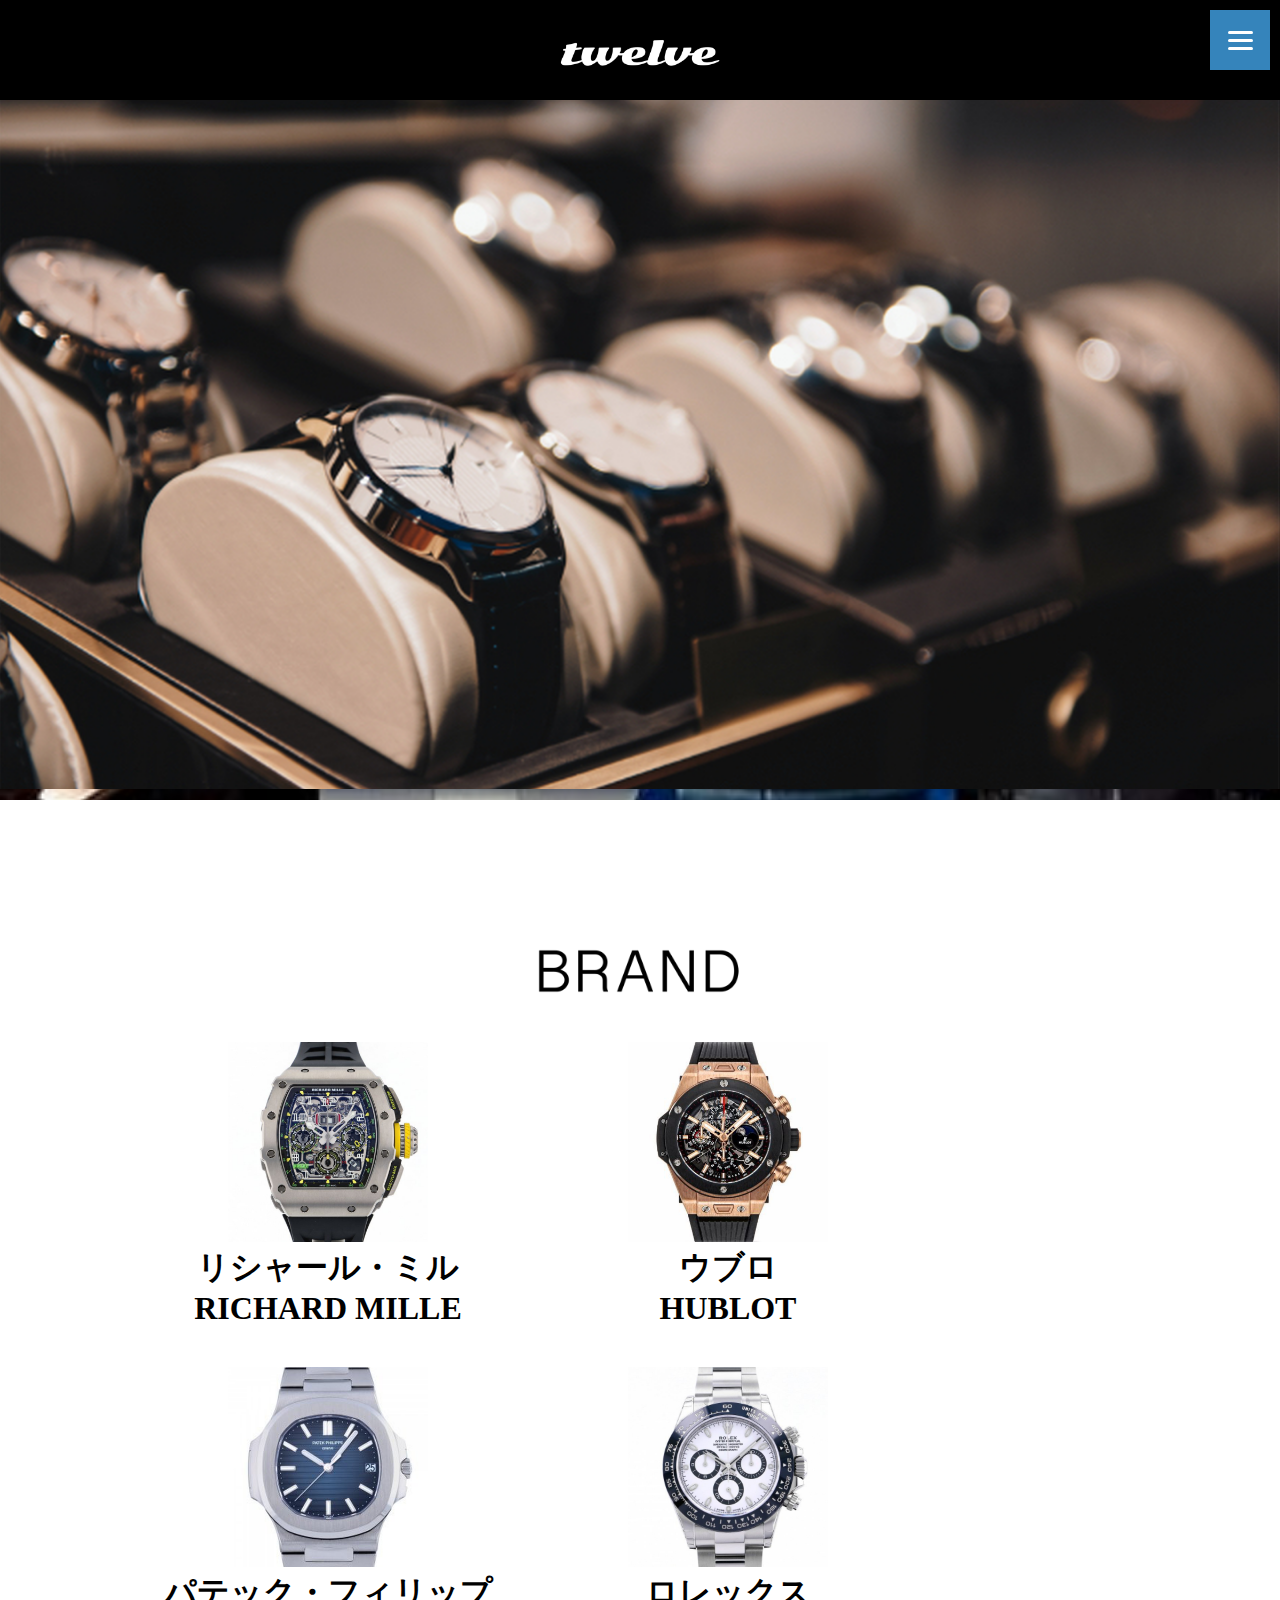
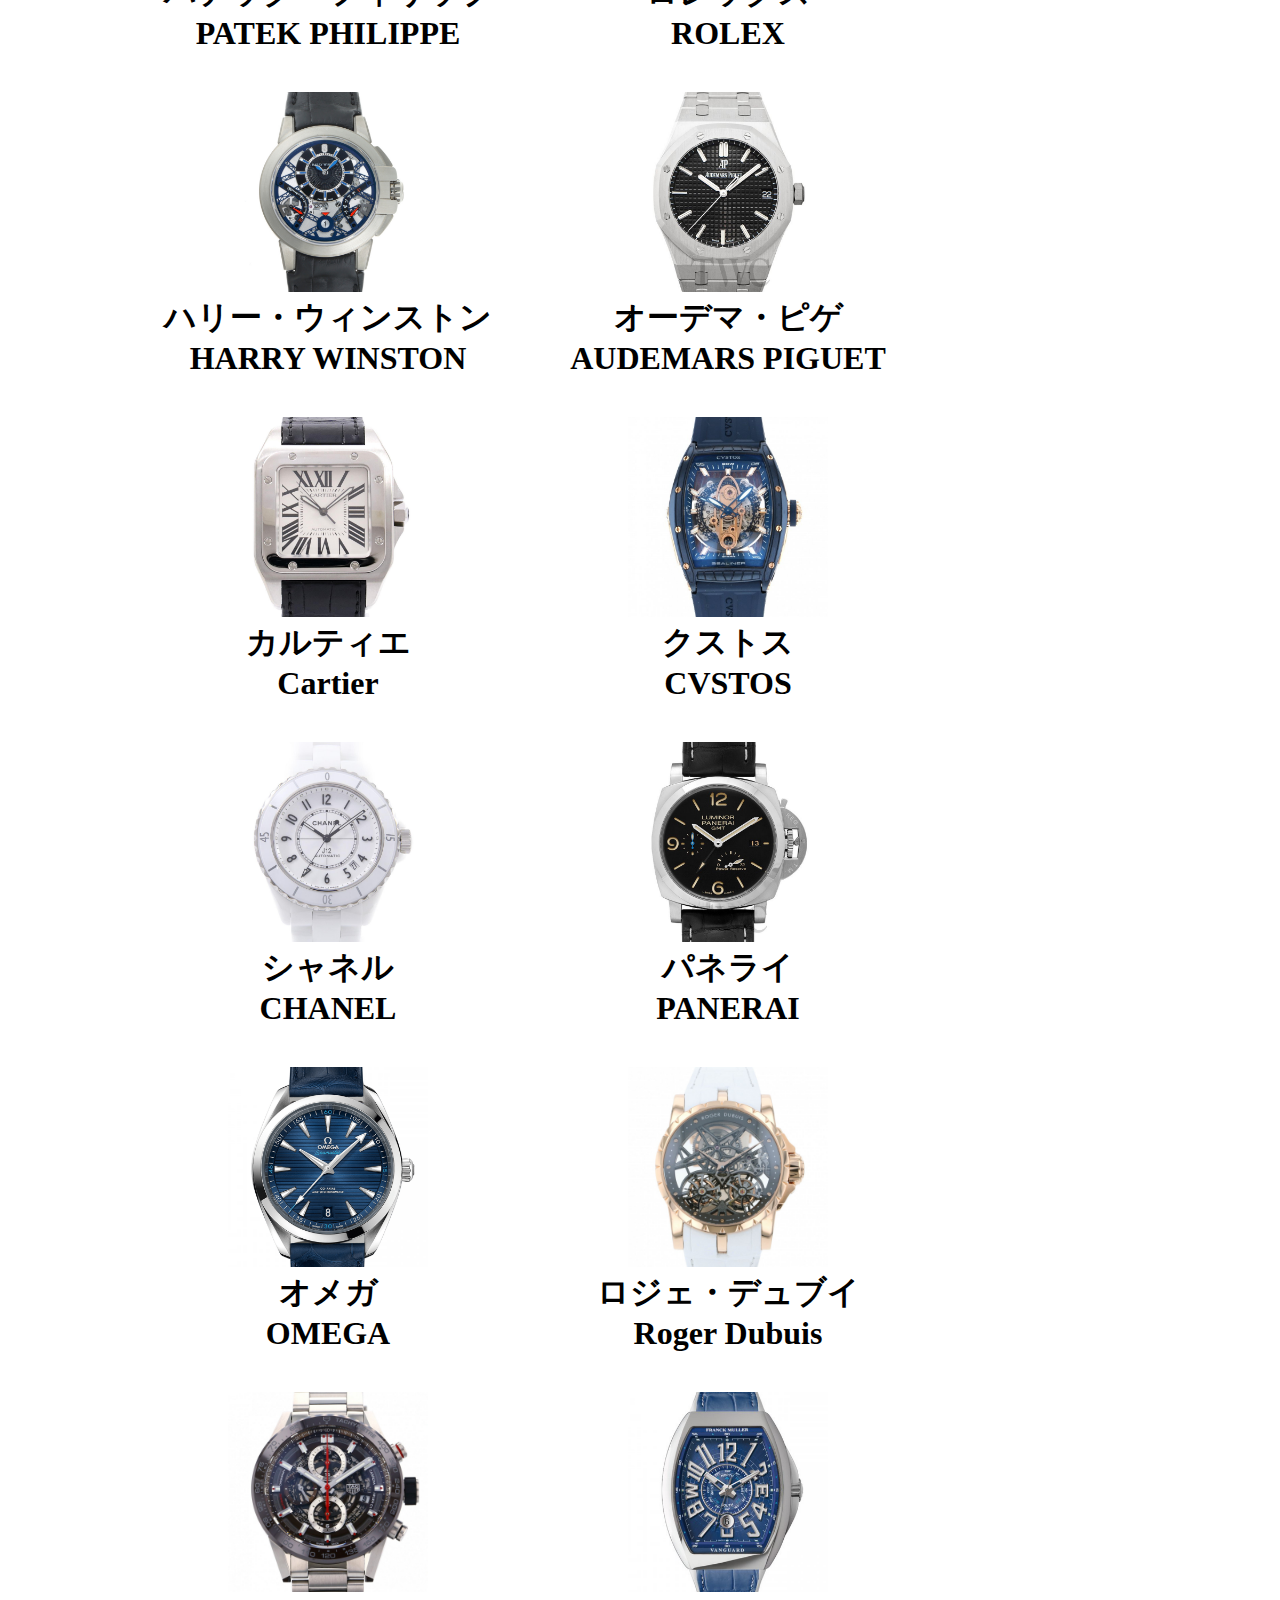
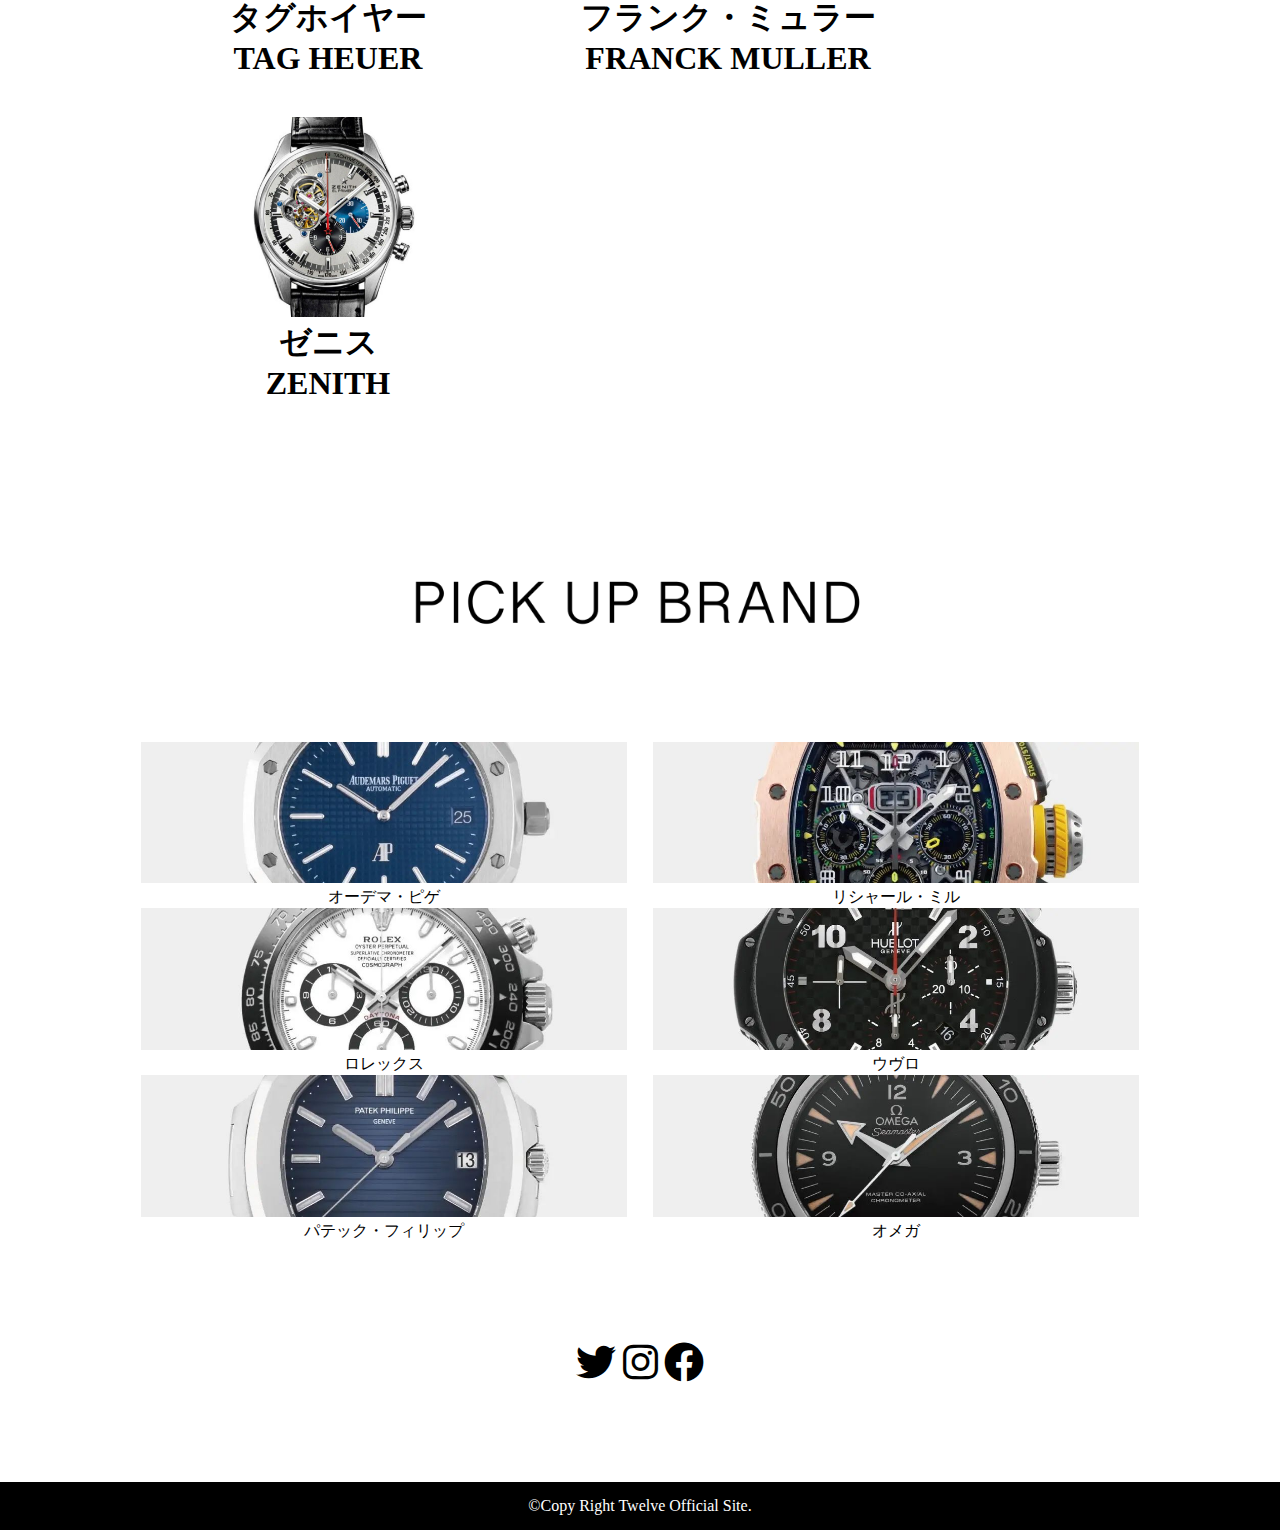
==== index.html @ 7e80e834 "first commit" ====
<!DOCTYPE html>
<html lang="ja">

<head>
    <link href="css/style.css" rel="stylesheet">
    <title>高級時計</title>
    <link rel="stylesheet" href="https://cdnjs.cloudflare.com/ajax/libs/font-awesome/6.0.0/css/all.min.css" integrity="sha512-9usAa10IRO0HhonpyAIVpjrylPvoDwiPUiKdWk5t3PyolY1cOd4DSE0Ga+ri4AuTroPR5aQvXU9xC6qOPnzFeg==" crossorigin="anonymous" referrerpolicy="no-referrer" />
</head>

<body>

    <header>

        <img src="image/6HrW_RzY.png">
        
        <div class="hamburger-menu">
            <input type="checkbox" id="menu-btn-check">
            <label for="menu-btn-check" class="menu-btn"><span></span></label>
            <div class="menu-content">
                <ul>

                    <li>
                        <a href="rogin.html">ログイン</a>
                    </li>


                    <li>
                        <a href="index.html">ホーム</a>
                    </li>


                    <li>
                        <a href="ranking.html">ランキング</a>
                    </li>
                </ul>
            </div>
            <!--ここまでメニュー-->
        </div>


    </header>

    <div class="main_image">
        <div class="slideshow">
          <img src="image/top_main01.jpg" alt="Slideshow Image 1">
          <img src="image/top_main02.png" alt="Slideshow Image 2">
          <img src="image/top_main03.png" alt="Slideshow Image 3">
        </div>
    </div>

    <article>
        <img src="image/brand.png" width="20%">

        <div class="all1_wrapper">
            <div class="sab1_image">
                <div class="sab2_image">
                    <a href="./tokei2.html">
                     <img src="image/tokei1.png">
                     <div class="text1_wrapper">
                         <h1>リシャール・ミル</h1>
                         <h1>RICHARD MILLE</h1>
                    
                     </div>
                     </a>
                </div>

                <div class="sab2_image">
                    <a href="./tokei1.html">
                    <img src="image/tokei2.png">
                    <div class="text1_wrapper">
                        <h1>ウブロ</h1>
                        <h1>HUBLOT</h1>
                    </div>
                    </a>
                </div>

                <div class="sab2_image">
                    <a href="./tokei3.html">
                    <img src="image/tokei3.png">
                    <div class="text1_wrapper">
                        <h1>パテック・フィリップ</h1>
                        <h1>PATEK PHILIPPE</h1>

                    </div>    
                     </a>          
                </div>

                <div class="sab2_image">
                    <a href="">
                    <img src="image/tokei4.jpg">
                    <div class="text1_wrapper">
                        <h1>ロレックス</p>
                        <h1>ROLEX</p>

                    </div> 
                    </a>              
                </div>

                <div class="sab2_image">
                    <a href="">
                    <img src="image/tokei5.png">
                    <div class="text1_wrapper">
                        <h1>ハリー・ウィンストン</h1>
                        <h1>HARRY WINSTON</h1>
                    </div> 
                    </a>              
                </div>

                <div class="sab2_image">
                    <a href="">
                    <img src="image/tokei6.png">
                    <div class="text1_wrapper">
                        <h1>オーデマ・ピゲ</h1>
                        <h1>AUDEMARS PIGUET</h1>
                    </div>        
                    </a>       
                </div>

                <div class="sab2_image">
                    <a href="">
                    <img src="image/tokei7.png">
                    <div class="text1_wrapper">
                        <h1>カルティエ</h1>
                        <h1>Cartier</h1>
                    </div>      
                   </a>          
                </div>

        
                <div class="sab2_image">
                    <a href="">
                     <img src="image/tokei8.jpg">
                     <div class="text1_wrapper">
                         <h1>クストス</h1>
                         <h1>CVSTOS</h1>
                     </div>
                    </a> 
                </div>

                <div class="sab2_image">
                    <a href="">
                    <img src="image/tokei9.png">
                    <div class="text1_wrapper">
                        <h1>シャネル</h1>
                        <h1>CHANEL</h1>
                    </div>
                    </a>
               </div>

                <div class="sab2_image">
                    <a href="">
                    <img src="image/tokei10.png">
                    <div class="text1_wrapper">
                        <h1>パネライ</h1>
                        <h1>PANERAI</h1>
                    </div> 
                    </a>              
                </div>

                <div class="sab2_image">
                    <a href="">
                    <img src="image/tokei11.png">
                    <div class="text1_wrapper">
                        <h1>オメガ</h1>
                        <h1>OMEGA</h1>
                    </div> 
                    </a>              
                </div>

                <div class="sab2_image">
                    <a href="">
                    <img src="image/tokei12.jpg">
                    <div class="text1_wrapper">
                        <h1>ロジェ・デュブイ</h1>
                        <h1>Roger Dubuis</h1>
                    </div>   
                    </a>            
                </div>

                <div class="sab2_image">
                    <a href="">
                    <img src="image/tokei13.jpg">
                    <div class="text1_wrapper">
                        <h1>タグホイヤー</h1>
                        <h1>TAG HEUER</h1>
                    </div> 
                   </a>               
                </div>

                <div class="sab2_image">
                    <a href="">
                    <img src="image/tokei14.png">
                    <div class="text1_wrapper">
                        <h1>フランク・ミュラー</h1>
                        <h1>FRANCK MULLER</h1>
                    </div>  
                    </a>             
                </div>

                <div class="sab2_image">
                    <a href="">
                    <img src="image/tokei15.jpeg">
                    <div class="text1_wrapper">
                        <h1>ゼニス</h1>
                        <h1>ZENITH</h1>
                    </div>
                    </a>               
                </div>
            </div>
        </div>
    
    </article>

    <article>
    <img src="image/-NjpKuXg.png" width="40%">
    
    
    <section>
        <div class="sab3_wrapper">

            <div class="sab4_wrapper">
                <a href="https://www.audemarspiguet.com/com/ja/home.html/?utm_source=Yahoo&utm_medium=cpc&utm_campaign=jp_ja_bra_corporate_apmk_y_traffic_sea_exact&yclid=YSS.EAIaIQobChMIhLz0meeS9gIVA6-WCh3C4wYcEAAYASAAEgK5UPD_BwE&gclid=CMq5-JznkvYCFaJDwgUdilEG3A&gclsrc=ds">
              <img src="image/kousiki1.jpeg" >
              <p>オーデマ・ピゲ</p>
                </a>
          </div>
           
          <div class="sab4_wrapper">
              <a href="https://www.richardmille.com/ja">
              <img src="image/kousiki2.jpeg">
              <p>リシャール・ミル</p>
              </a>
            </div>

        </div>

    </section>

    <section>
        <div class="sab3_wrapper">

            <div class="sab4_wrapper">
                <a href="https://www.rolex.com/ja?ef_id=EAIaIQobChMI_NWCpemS9gIVd9OWCh0DxAkWEAAYASAAEgKcrPD_BwE:G:s&s_kwcid=AL!141!3!533599725724!b!!g!!%2B%E3%83%AD%E3%83%AC%E3%83%83%E3%82%AF%E3%82%B9">
              <img src="image/kousiki3.jpeg" >
              <p>ロレックス</p>
              </a>
          </div>
           
          <div class="sab4_wrapper">
            <a href="https://www.hublot.com/ja-jp?utm_source=google&utm_medium=cpc&utm_campaign=JP-Brand-Exact&utm_content=JP-Brand&utm_term=%E3%82%A6%E3%83%96%E3%83%AD%20%E5%85%AC%E5%BC%8F&gclid=EAIaIQobChMI5YuHwumS9gIVTbGWCh0QTQBnEAAYAiAAEgIGfPD_BwE">
              <img src="image/kousiki4.jpeg">
              <p>ウヴロ</p>
              </a>
            </div>

        </div>

    </section>

    <section>
        <div class="sab3_wrapper">

            <div class="sab4_wrapper">
                <a href="https://www.patek.com/ja/%E3%83%9B%E3%83%BC%E3%83%A0">
              <img src="image/kousiki5.jpeg" >
              <p>パテック・フィリップ</p>
              </a>
          </div>
           
          <div class="sab4_wrapper">
            <a href="https://www.omegawatches.jp/">
              <img src="image/kousiki6.jpeg">
              <p>オメガ</p>
              </a>
            </div>

        </div>

    </section>
   </article>
   
   <div class="ikon_wrapper">
   <i class="fa-brands fa-twitter"></i>
   <i class="fa-brands fa-instagram"></i>
   <i class="fa-brands fa-facebook"></i>
   </div>

   <footer>
       <p>©Copy Right Twelve Official Site.</p>
   </footer>



    <script src="https://ajax.googleapis.com/ajax/libs/jquery/3.4.1/jquery.min.js"></script>
  
    <script src="js/slide.js"></script>
   

    



</body>
</html>
---- css/style.css ----
@charset "UTF-8";
body,h1,h2,h3,p,ul{
    margin: 0;
    padding: 0;
}


body{
    width: 100%;
}

header{
	background-color: black;
	width: 100%;
	height: 100px;
	text-align: center;
	position: fixed;
	top:0;
	z-index: 99;
}

header img{
	width: 200px;
}

.all1_wrapper{
    width: 80%;
    margin: 0 auto;
}

.sab1_image{
    width: 100%;
    display: flex;
    flex-wrap: wrap;
margin-bottom: 20px;}

.sab2_image{
    width: 400px;
    margin-bottom: 40px;
}

.sab2_image img{
    width: 200px;
}

article{
    text-align: center;
}



.sab3_wrapper{
    width:  80%;
    display: flex;
    margin: auto;
}

.sab4_wrapper img{
    width: 95%;
}

.sab4_wrapper{
    text-align: center;
}

a{
    color: black;
    text-decoration: none;
}

a:hover{
    opacity: 0.3;
    transition: 0.5s;
}

.ikon_wrapper i{
    font-size: 40px;
}

.ikon_wrapper{
    display: flex;
    width: 10%;
    justify-content: space-between;
    margin: 100px auto ;
}

.slideshow {
	margin-top: 100px;
	position:relative;
	width:100%;
	height:700px;
	overflow:hidden;
    margin-bottom: 100px;}
	
	.slideshow img { position:absolute;
	top:0;
	left:0;
	z-index:8;
	width: 100%;

}

footer p{
    background-color: black;
    text-align: center;
    line-height: 3;
    color: white;
}
	
	.slideshow img.active { z-index:10; }
	
	.slideshow img.last-active { z-index:9; }

	.menu-btn {
		position: fixed;
		top: 10px;
		right: 10px;
		display: flex;
		height: 60px;
		width: 60px;
		justify-content: center;
		align-items: center;
		z-index: 90;
		background-color: #3584bb;
	}
	.menu-btn span,
	.menu-btn span:before,
	.menu-btn span:after {
		content: '';
		display: block;
		height: 3px;
		width: 25px;
		border-radius: 3px;
		background-color: #ffffff;
		position: absolute;
	}
	.menu-btn span:before {
		bottom: 8px;
	}
	.menu-btn span:after {
		top: 8px;
	}.menu-btn {
    position: fixed;
    top: 10px;
    right: 10px;
    display: flex;
    height: 60px;
    width: 60px;
    justify-content: center;
    align-items: center;
    z-index: 90;
    background-color: #3584bb;
}
.menu-btn span,
.menu-btn span:before,
.menu-btn span:after {
    content: '';
    display: block;
    height: 3px;
    width: 25px;
    border-radius: 3px;
    background-color: #ffffff;
    position: absolute;
}
.menu-btn span:before {
    bottom: 8px;
}
.menu-btn span:after {
    top: 8px;
}


#menu-btn-check:checked ~ .menu-btn span {
    background-color: rgba(255, 255, 255, 0);/*メニューオープン時は真ん中の線を透明にする*/
}
#menu-btn-check:checked ~ .menu-btn span::before {
    bottom: 0;
    transform: rotate(45deg);
}
#menu-btn-check:checked ~ .menu-btn span::after {
    top: 0;
    transform: rotate(-45deg);
}


#menu-btn-check {
    display: none;
}


.menu-content {
    width: 100%;
    height: 100%;
    position: fixed;
    top: 0;
    left: 0;
    z-index: 80;
    background-color: #3584bb;
}
.menu-content ul {
    padding: 70px 10px 0;
}
.menu-content ul li {
    border-bottom: solid 1px #ffffff;
    list-style: none;
}
.menu-content ul li a {
    display: block;
    width: 100%;
    font-size: 15px;
    box-sizing: border-box;
    color:#ffffff;
    text-decoration: none;
    padding: 9px 15px 10px 0;
    position: relative;
}
.menu-content ul li a::before {
    content: "";
    width: 7px;
    height: 7px;
    border-top: solid 2px #ffffff;
    border-right: solid 2px #ffffff;
    transform: rotate(45deg);
    position: absolute;
    right: 11px;
    top: 16px;
}


.menu-content {
    width: 100%;
    height: 100%;
    position: fixed;
    top: 0;
    left: 100%;/*leftの値を変更してメニューを画面外へ*/
    z-index: 80;
    background-color: #3584bb;
    transition: all 0.5s;/*アニメーション設定*/
}




#menu-btn-check:checked ~ .menu-content {
    left: 0;/*メニューを画面内へ*/
}
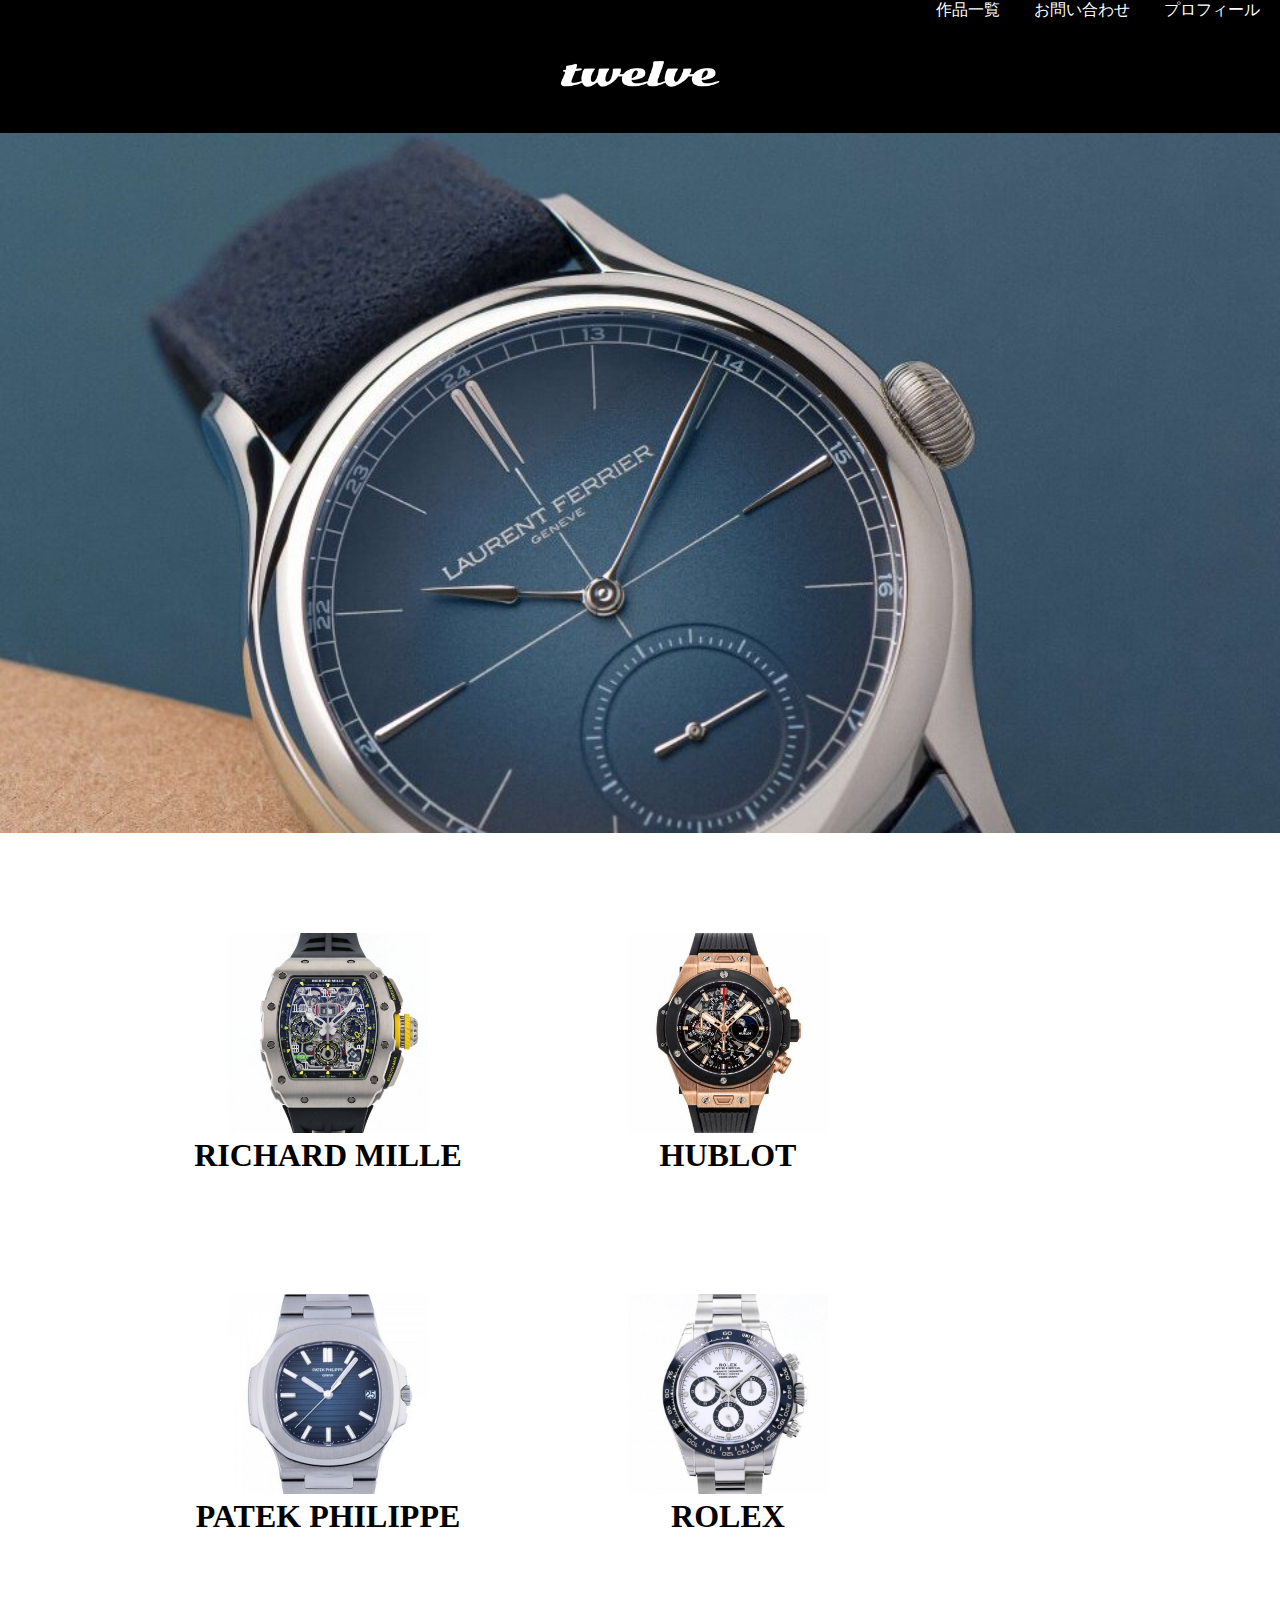
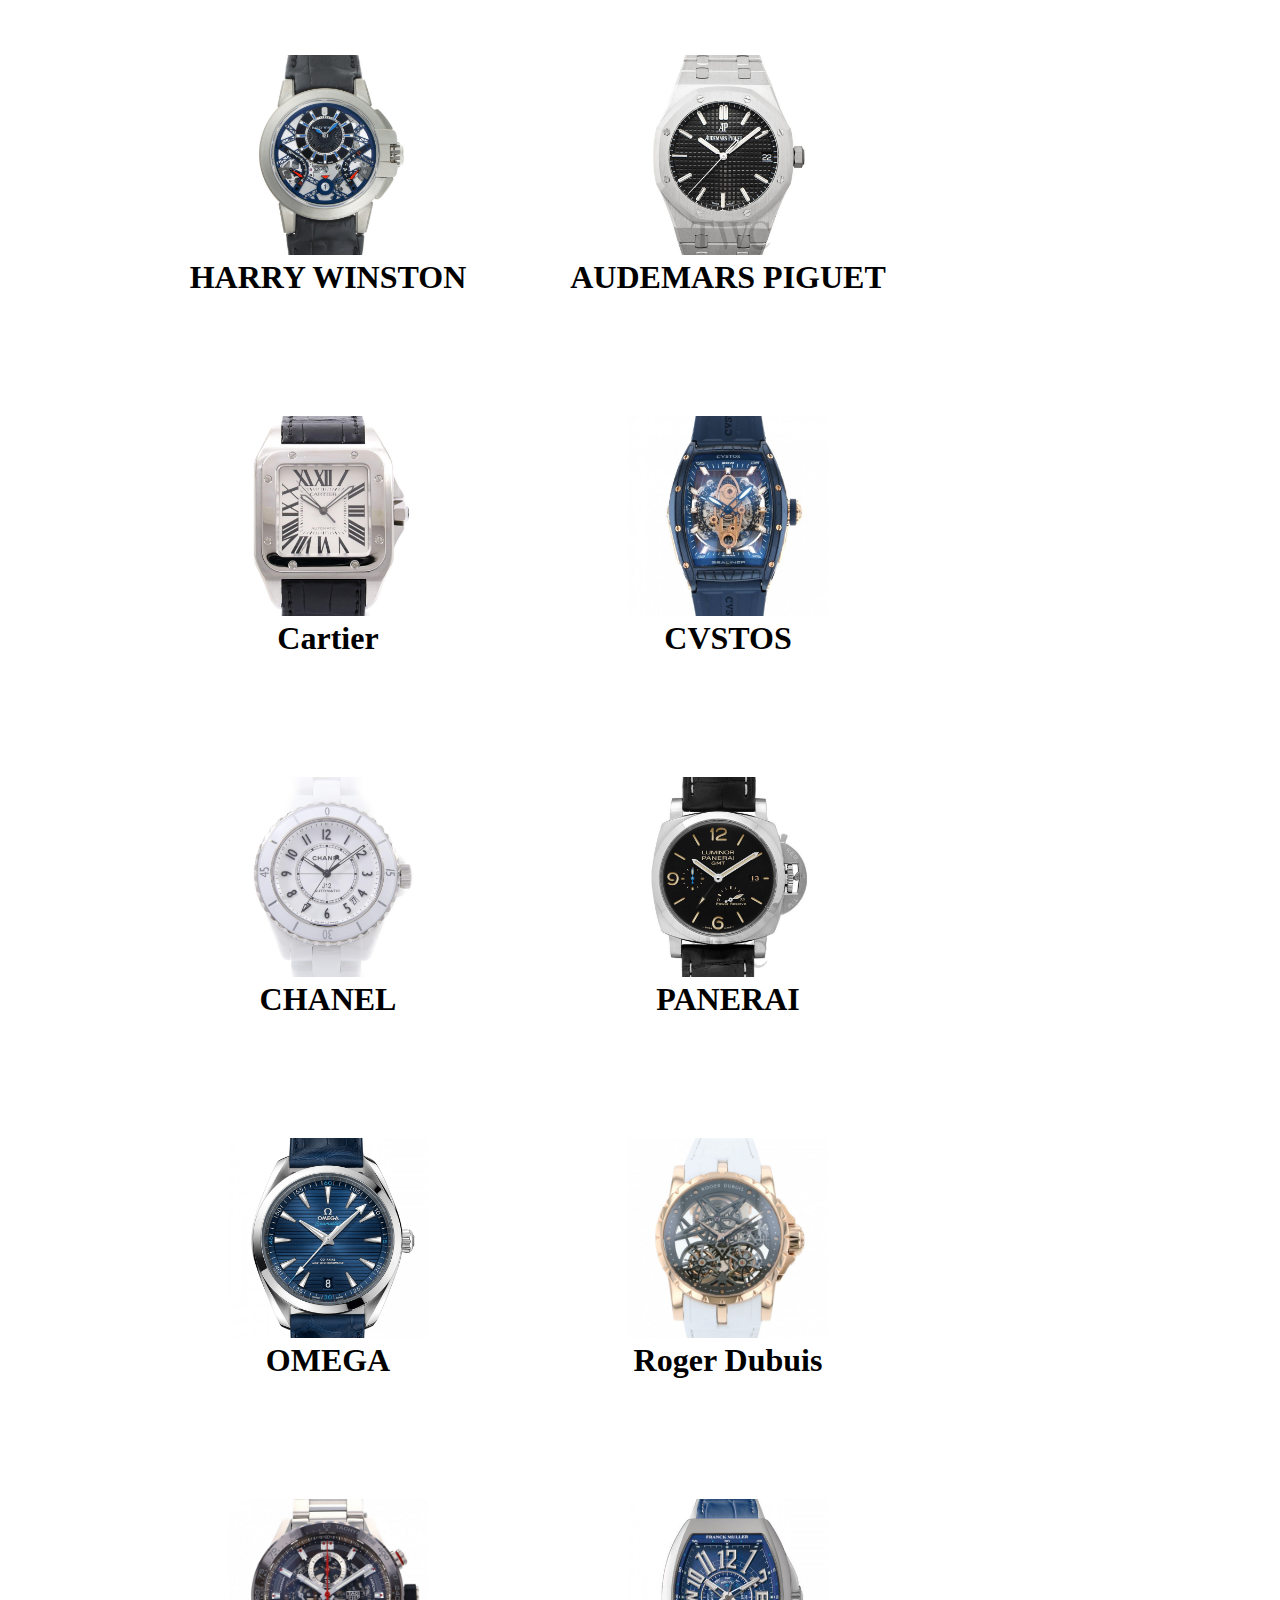
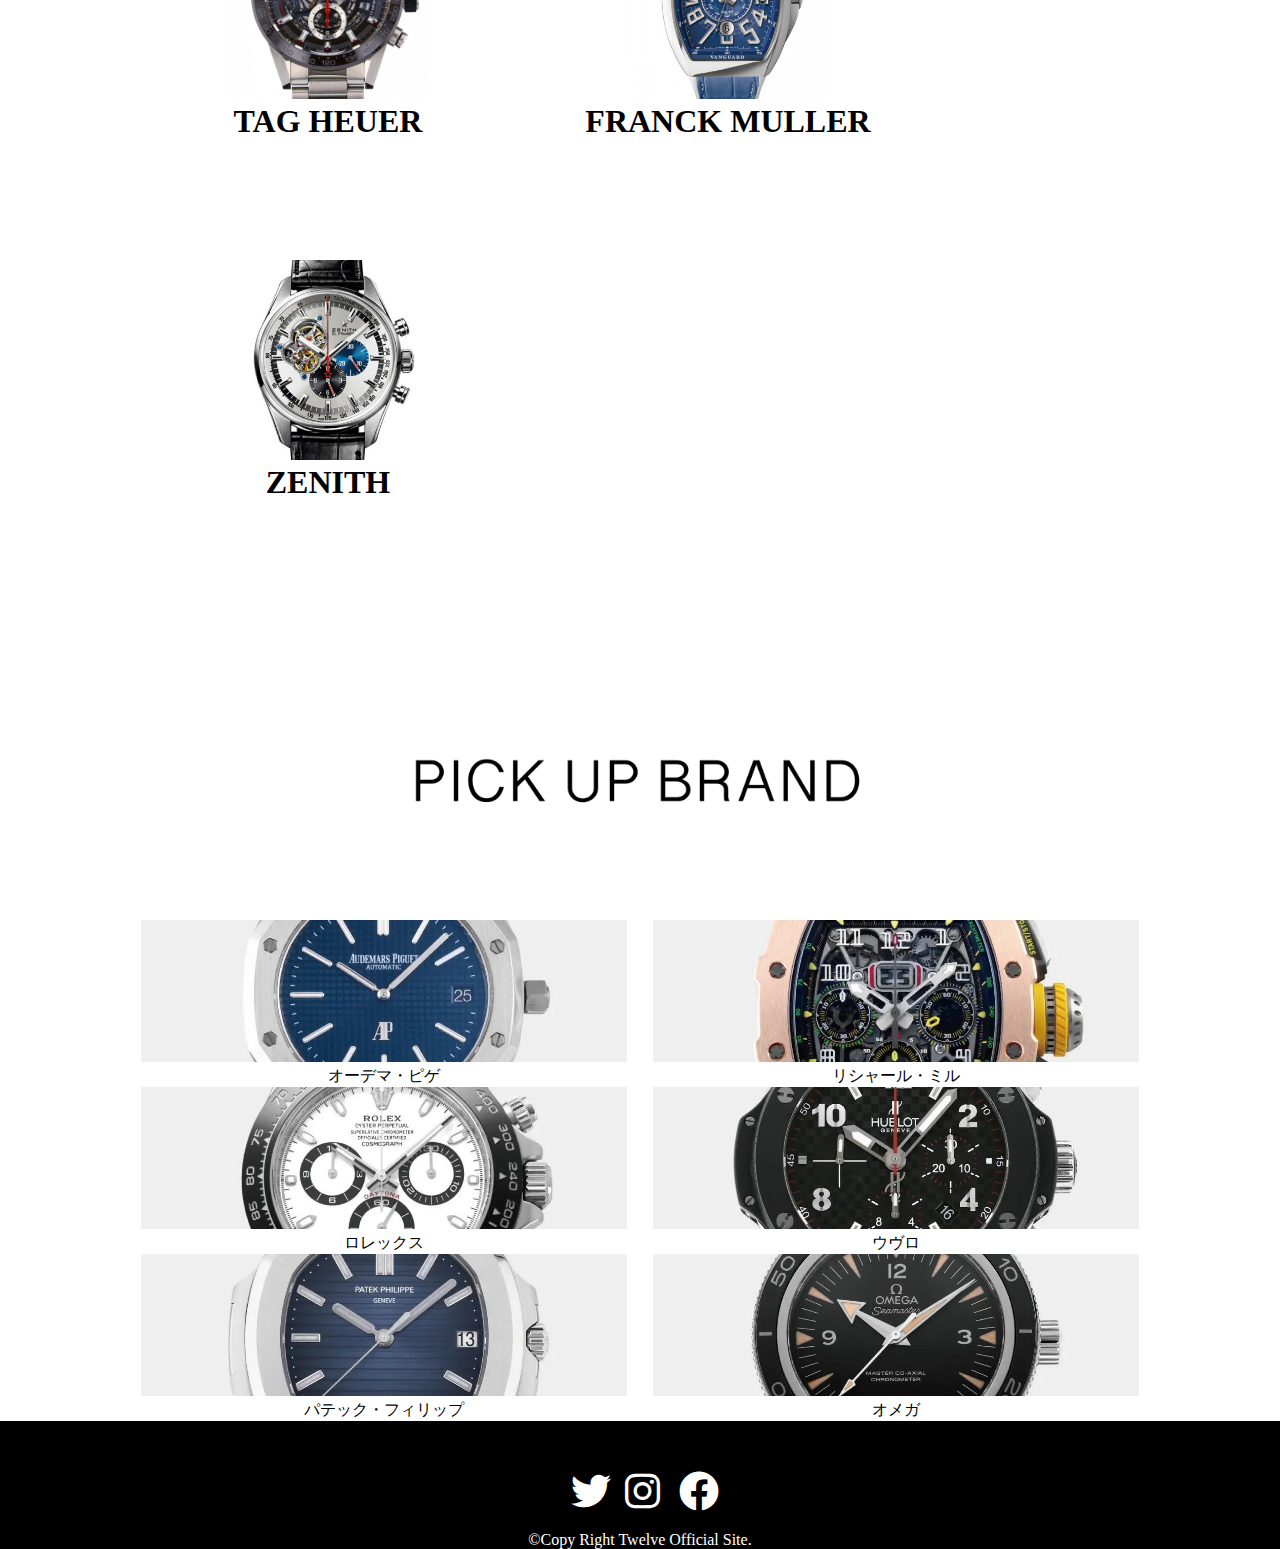
==== commit 28c0d2c2: "フッター、ヘッダー、トップの画像変更" ====
--- a/index.html
+++ b/index.html
@@ -3,53 +3,39 @@
 
 <head>
     <link href="css/style.css" rel="stylesheet">
-    <title>高級時計</title>
+    <link href="css/reset.css" rel="stylesheet">
+    <title>TWELVE</title>
     <link rel="stylesheet" href="https://cdnjs.cloudflare.com/ajax/libs/font-awesome/6.0.0/css/all.min.css" integrity="sha512-9usAa10IRO0HhonpyAIVpjrylPvoDwiPUiKdWk5t3PyolY1cOd4DSE0Ga+ri4AuTroPR5aQvXU9xC6qOPnzFeg==" crossorigin="anonymous" referrerpolicy="no-referrer" />
 </head>
 
 <body>
 
     <header>
+        <div class="header">
+
+            <ul>
+                <li><a href="home.html"></a>作品一覧</li>
+                <li><a href=""></a>お問い合わせ</li>
+                <li><a href=""></a>プロフィール</li>
+            </ul>
+
+        </div>
 
         <img src="image/6HrW_RzY.png">
-        
-        <div class="hamburger-menu">
-            <input type="checkbox" id="menu-btn-check">
-            <label for="menu-btn-check" class="menu-btn"><span></span></label>
-            <div class="menu-content">
-                <ul>
-
-                    <li>
-                        <a href="rogin.html">ログイン</a>
-                    </li>
-
-
-                    <li>
-                        <a href="index.html">ホーム</a>
-                    </li>
-
-
-                    <li>
-                        <a href="ranking.html">ランキング</a>
-                    </li>
-                </ul>
-            </div>
-            <!--ここまでメニュー-->
-        </div>
 
 
     </header>
 
     <div class="main_image">
         <div class="slideshow">
-          <img src="image/top_main01.jpg" alt="Slideshow Image 1">
-          <img src="image/top_main02.png" alt="Slideshow Image 2">
-          <img src="image/top_main03.png" alt="Slideshow Image 3">
+          <img src="image/0ck2y7xxak_l.jpg" alt="Slideshow Image 1">
+          <img src="image/d90mj917ta.jpg" alt="Slideshow Image 2">
+          <img src="image/ghyfk3xz2b.jpg" alt="Slideshow Image 3">
         </div>
     </div>
 
     <article>
-        <img src="image/brand.png" width="20%">
+        
 
         <div class="all1_wrapper">
             <div class="sab1_image">
@@ -57,7 +43,7 @@
                     <a href="./tokei2.html">
                      <img src="image/tokei1.png">
                      <div class="text1_wrapper">
-                         <h1>リシャール・ミル</h1>
+                         
                          <h1>RICHARD MILLE</h1>
                     
                      </div>
@@ -68,7 +54,7 @@
                     <a href="./tokei1.html">
                     <img src="image/tokei2.png">
                     <div class="text1_wrapper">
-                        <h1>ウブロ</h1>
+                        
                         <h1>HUBLOT</h1>
                     </div>
                     </a>
@@ -78,7 +64,7 @@
                     <a href="./tokei3.html">
                     <img src="image/tokei3.png">
                     <div class="text1_wrapper">
-                        <h1>パテック・フィリップ</h1>
+                        
                         <h1>PATEK PHILIPPE</h1>
 
                     </div>    
@@ -89,7 +75,7 @@
                     <a href="">
                     <img src="image/tokei4.jpg">
                     <div class="text1_wrapper">
-                        <h1>ロレックス</p>
+                       
                         <h1>ROLEX</p>
 
                     </div> 
@@ -100,7 +86,7 @@
                     <a href="">
                     <img src="image/tokei5.png">
                     <div class="text1_wrapper">
-                        <h1>ハリー・ウィンストン</h1>
+                        
                         <h1>HARRY WINSTON</h1>
                     </div> 
                     </a>              
@@ -110,7 +96,7 @@
                     <a href="">
                     <img src="image/tokei6.png">
                     <div class="text1_wrapper">
-                        <h1>オーデマ・ピゲ</h1>
+                       
                         <h1>AUDEMARS PIGUET</h1>
                     </div>        
                     </a>       
@@ -120,7 +106,7 @@
                     <a href="">
                     <img src="image/tokei7.png">
                     <div class="text1_wrapper">
-                        <h1>カルティエ</h1>
+                        
                         <h1>Cartier</h1>
                     </div>      
                    </a>          
@@ -131,7 +117,7 @@
                     <a href="">
                      <img src="image/tokei8.jpg">
                      <div class="text1_wrapper">
-                         <h1>クストス</h1>
+                       
                          <h1>CVSTOS</h1>
                      </div>
                     </a> 
@@ -141,7 +127,7 @@
                     <a href="">
                     <img src="image/tokei9.png">
                     <div class="text1_wrapper">
-                        <h1>シャネル</h1>
+                       
                         <h1>CHANEL</h1>
                     </div>
                     </a>
@@ -151,7 +137,7 @@
                     <a href="">
                     <img src="image/tokei10.png">
                     <div class="text1_wrapper">
-                        <h1>パネライ</h1>
+                        
                         <h1>PANERAI</h1>
                     </div> 
                     </a>              
@@ -161,7 +147,7 @@
                     <a href="">
                     <img src="image/tokei11.png">
                     <div class="text1_wrapper">
-                        <h1>オメガ</h1>
+                        
                         <h1>OMEGA</h1>
                     </div> 
                     </a>              
@@ -171,7 +157,7 @@
                     <a href="">
                     <img src="image/tokei12.jpg">
                     <div class="text1_wrapper">
-                        <h1>ロジェ・デュブイ</h1>
+                       
                         <h1>Roger Dubuis</h1>
                     </div>   
                     </a>            
@@ -181,7 +167,7 @@
                     <a href="">
                     <img src="image/tokei13.jpg">
                     <div class="text1_wrapper">
-                        <h1>タグホイヤー</h1>
+                        
                         <h1>TAG HEUER</h1>
                     </div> 
                    </a>               
@@ -191,7 +177,7 @@
                     <a href="">
                     <img src="image/tokei14.png">
                     <div class="text1_wrapper">
-                        <h1>フランク・ミュラー</h1>
+                       
                         <h1>FRANCK MULLER</h1>
                     </div>  
                     </a>             
@@ -201,7 +187,7 @@
                     <a href="">
                     <img src="image/tokei15.jpeg">
                     <div class="text1_wrapper">
-                        <h1>ゼニス</h1>
+                        
                         <h1>ZENITH</h1>
                     </div>
                     </a>               
@@ -279,13 +265,15 @@
     </section>
    </article>
    
-   <div class="ikon_wrapper">
-   <i class="fa-brands fa-twitter"></i>
-   <i class="fa-brands fa-instagram"></i>
-   <i class="fa-brands fa-facebook"></i>
-   </div>
+  
 
    <footer>
+    
+    <div class="ikon_wrapper">
+        <i class="fa-brands fa-twitter"></i>
+        <i class="fa-brands fa-instagram"></i>
+        <i class="fa-brands fa-facebook"></i>
+        </div>
        <p>©Copy Right Twelve Official Site.</p>
    </footer>
 
@@ -301,4 +289,4 @@
 
 
 </body>
-</html>+</html>
--- a/css/style.css
+++ b/css/style.css
@@ -6,22 +6,43 @@
 
 
 body{
-    width: 100%;
+   
+    margin: 0;
 }
 
 header{
-	background-color: black;
+	background-color: rgb(0, 0, 0);
 	width: 100%;
-	height: 100px;
+	height: 100%;
 	text-align: center;
-	position: fixed;
-	top:0;
-	z-index: 99;
+    
+	
+}
+
+.header ul{
+   
+    text-align: right;
+   
+}
+.header li{
+    list-style: none;
+    display: inline;
+    margin-left:10px;
+    margin-right: 20px;
+    color: #ffffff;
+    
+    
+    
+    
 }
 
 header img{
 	width: 200px;
 }
+
+
+
+
 
 .all1_wrapper{
     width: 80%;
@@ -36,7 +57,7 @@
 
 .sab2_image{
     width: 400px;
-    margin-bottom: 40px;
+    margin-bottom: 120px;
 }
 
 .sab2_image img{
@@ -64,8 +85,9 @@
 }
 
 a{
-    color: black;
+    color: rgb(0, 0, 0);
     text-decoration: none;
+   
 }
 
 a:hover{
@@ -75,17 +97,23 @@
 
 .ikon_wrapper i{
     font-size: 40px;
+   
 }
 
 .ikon_wrapper{
-    display: flex;
-    width: 10%;
-    justify-content: space-between;
-    margin: 100px auto ;
+   
+    color: #ffffff;
+    background-color: black;
 }
 
+.fa-brands{
+    width: 30px;
+    margin-left: 10px;
+    margin-right: 10px;
+    margin-bottom: 20px;
+}
 .slideshow {
-	margin-top: 100px;
+	
 	position:relative;
 	width:100%;
 	height:700px;
@@ -100,148 +128,24 @@
 
 }
 
-footer p{
-    background-color: black;
-    text-align: center;
-    line-height: 3;
-    color: white;
-}
-	
-	.slideshow img.active { z-index:10; }
+.slideshow img.active { z-index:10; }
 	
 	.slideshow img.last-active { z-index:9; }
 
-	.menu-btn {
-		position: fixed;
-		top: 10px;
-		right: 10px;
-		display: flex;
-		height: 60px;
-		width: 60px;
-		justify-content: center;
-		align-items: center;
-		z-index: 90;
-		background-color: #3584bb;
-	}
-	.menu-btn span,
-	.menu-btn span:before,
-	.menu-btn span:after {
-		content: '';
-		display: block;
-		height: 3px;
-		width: 25px;
-		border-radius: 3px;
-		background-color: #ffffff;
-		position: absolute;
-	}
-	.menu-btn span:before {
-		bottom: 8px;
-	}
-	.menu-btn span:after {
-		top: 8px;
-	}.menu-btn {
-    position: fixed;
-    top: 10px;
-    right: 10px;
-    display: flex;
-    height: 60px;
-    width: 60px;
-    justify-content: center;
-    align-items: center;
-    z-index: 90;
-    background-color: #3584bb;
+
+footer {
+    background-color: black;
+    text-align: center;
+   
+    padding-top: 50px;
+    
+   
 }
-.menu-btn span,
-.menu-btn span:before,
-.menu-btn span:after {
-    content: '';
-    display: block;
-    height: 3px;
-    width: 25px;
-    border-radius: 3px;
-    background-color: #ffffff;
-    position: absolute;
-}
-.menu-btn span:before {
-    bottom: 8px;
-}
-.menu-btn span:after {
-    top: 8px;
+
+footer p{
+    
+    color: #ffffff;
+    background-color: black;
 }
 
 
-#menu-btn-check:checked ~ .menu-btn span {
-    background-color: rgba(255, 255, 255, 0);/*メニューオープン時は真ん中の線を透明にする*/
-}
-#menu-btn-check:checked ~ .menu-btn span::before {
-    bottom: 0;
-    transform: rotate(45deg);
-}
-#menu-btn-check:checked ~ .menu-btn span::after {
-    top: 0;
-    transform: rotate(-45deg);
-}
-
-
-#menu-btn-check {
-    display: none;
-}
-
-
-.menu-content {
-    width: 100%;
-    height: 100%;
-    position: fixed;
-    top: 0;
-    left: 0;
-    z-index: 80;
-    background-color: #3584bb;
-}
-.menu-content ul {
-    padding: 70px 10px 0;
-}
-.menu-content ul li {
-    border-bottom: solid 1px #ffffff;
-    list-style: none;
-}
-.menu-content ul li a {
-    display: block;
-    width: 100%;
-    font-size: 15px;
-    box-sizing: border-box;
-    color:#ffffff;
-    text-decoration: none;
-    padding: 9px 15px 10px 0;
-    position: relative;
-}
-.menu-content ul li a::before {
-    content: "";
-    width: 7px;
-    height: 7px;
-    border-top: solid 2px #ffffff;
-    border-right: solid 2px #ffffff;
-    transform: rotate(45deg);
-    position: absolute;
-    right: 11px;
-    top: 16px;
-}
-
-
-.menu-content {
-    width: 100%;
-    height: 100%;
-    position: fixed;
-    top: 0;
-    left: 100%;/*leftの値を変更してメニューを画面外へ*/
-    z-index: 80;
-    background-color: #3584bb;
-    transition: all 0.5s;/*アニメーション設定*/
-}
-
-
-
-
-#menu-btn-check:checked ~ .menu-content {
-    left: 0;/*メニューを画面内へ*/
-}
-
